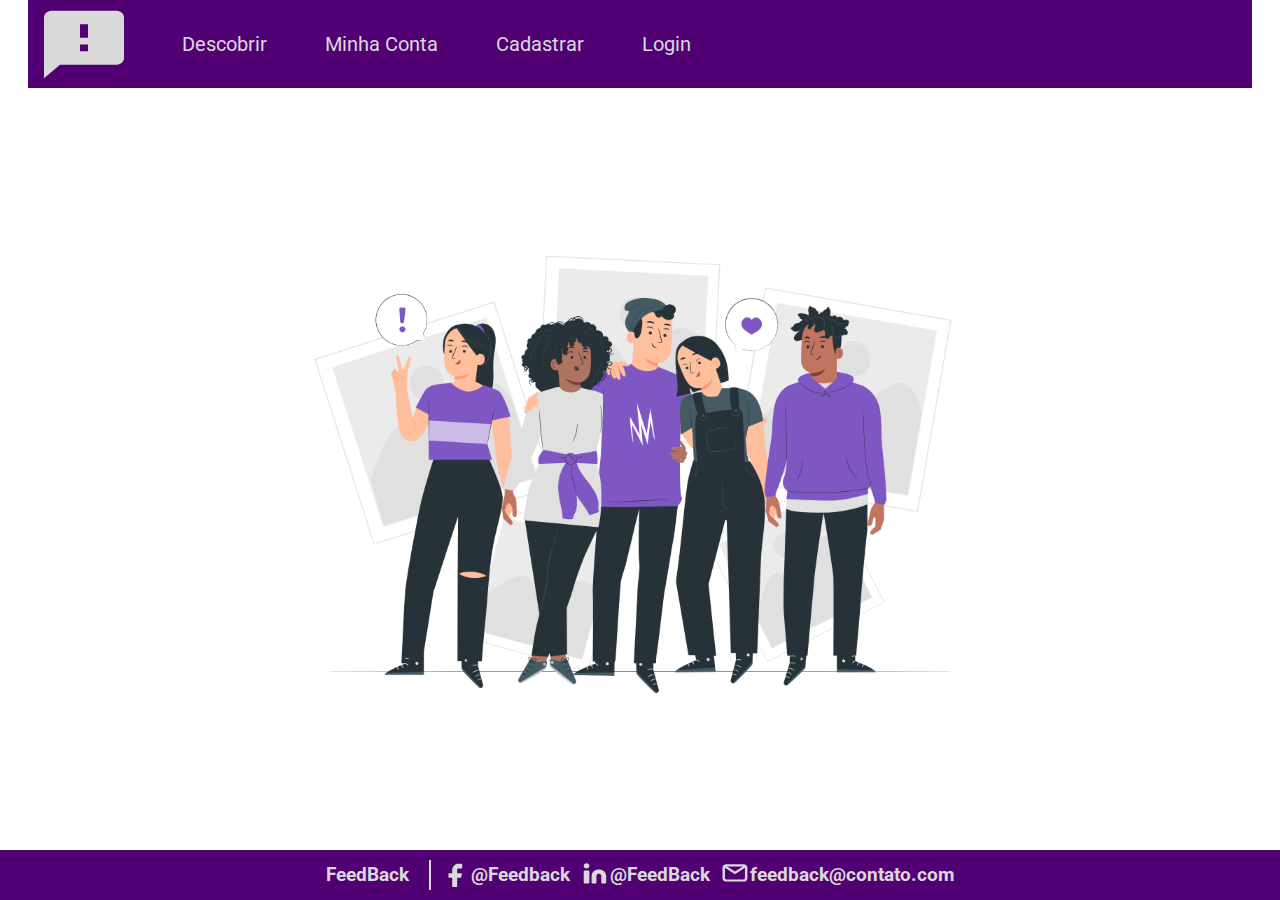
==== index.html @ d3e73905 "wip: ladingpage" ====
<!DOCTYPE html>
<html lang="en">
  <head>
    <meta charset="UTF-8" />
    <meta http-equiv="X-UA-Compatible" content="IE=edge" />
    <meta name="viewport" content="width=device-width, initial-scale=1.0" />
    <title>Cadastrar Enquete</title>

    <link rel="stylesheet" href="estilos/reset.css" />
    <link rel="stylesheet" href="estilos/cadastroEnquete.css" />
  </head>
  <body>
    <header>
      <div class="container">
        <nav>
          <ul>
            <a href=""><img src="imagens/Logo.png" /></a>
            <li><a href="">Descobrir</a></li>
            <li><a href="">Minha Conta</a></li>
            <li><a href="">Cadastrar</a></li>
            <li><a href="">Login</a></li>
          </ul>
        </nav>
      </div>
    </header>

 <div class="primary">

     <img class="peoples" src="imagens/principal.png">
 </div>


    <footer>
      <div class="container-footer">
        <p>FeedBack</p>
        <div class="vertical-line"></div>
        <div class="icons">
          <img src="../imagens/🦆 icon _facebook_.svg" alt="Icone" />
        </div>
        <p>@Feedback</p>
        <div class="icons">
          <img src="../imagens/🦆 icon _linkedin_.svg" alt="Icone" />
        </div>
        <p>@FeedBack</p>
        <div class="icons">
          <img src="../imagens/🦆 icon _email outline_.svg" alt="Icone" />
        </div>
        <p>feedback@contato.com</p>
      </div>
    </footer>
  </body>
</html>
---- estilos/cadastroEnquete.css ----
@import "header.css";
@import "global.css";
@import "footer.css";

.descricao {
  width: 100%;
}
.space {
  margin-top: 100px;
}
.b-space {
  margin-bottom: 50px;
}
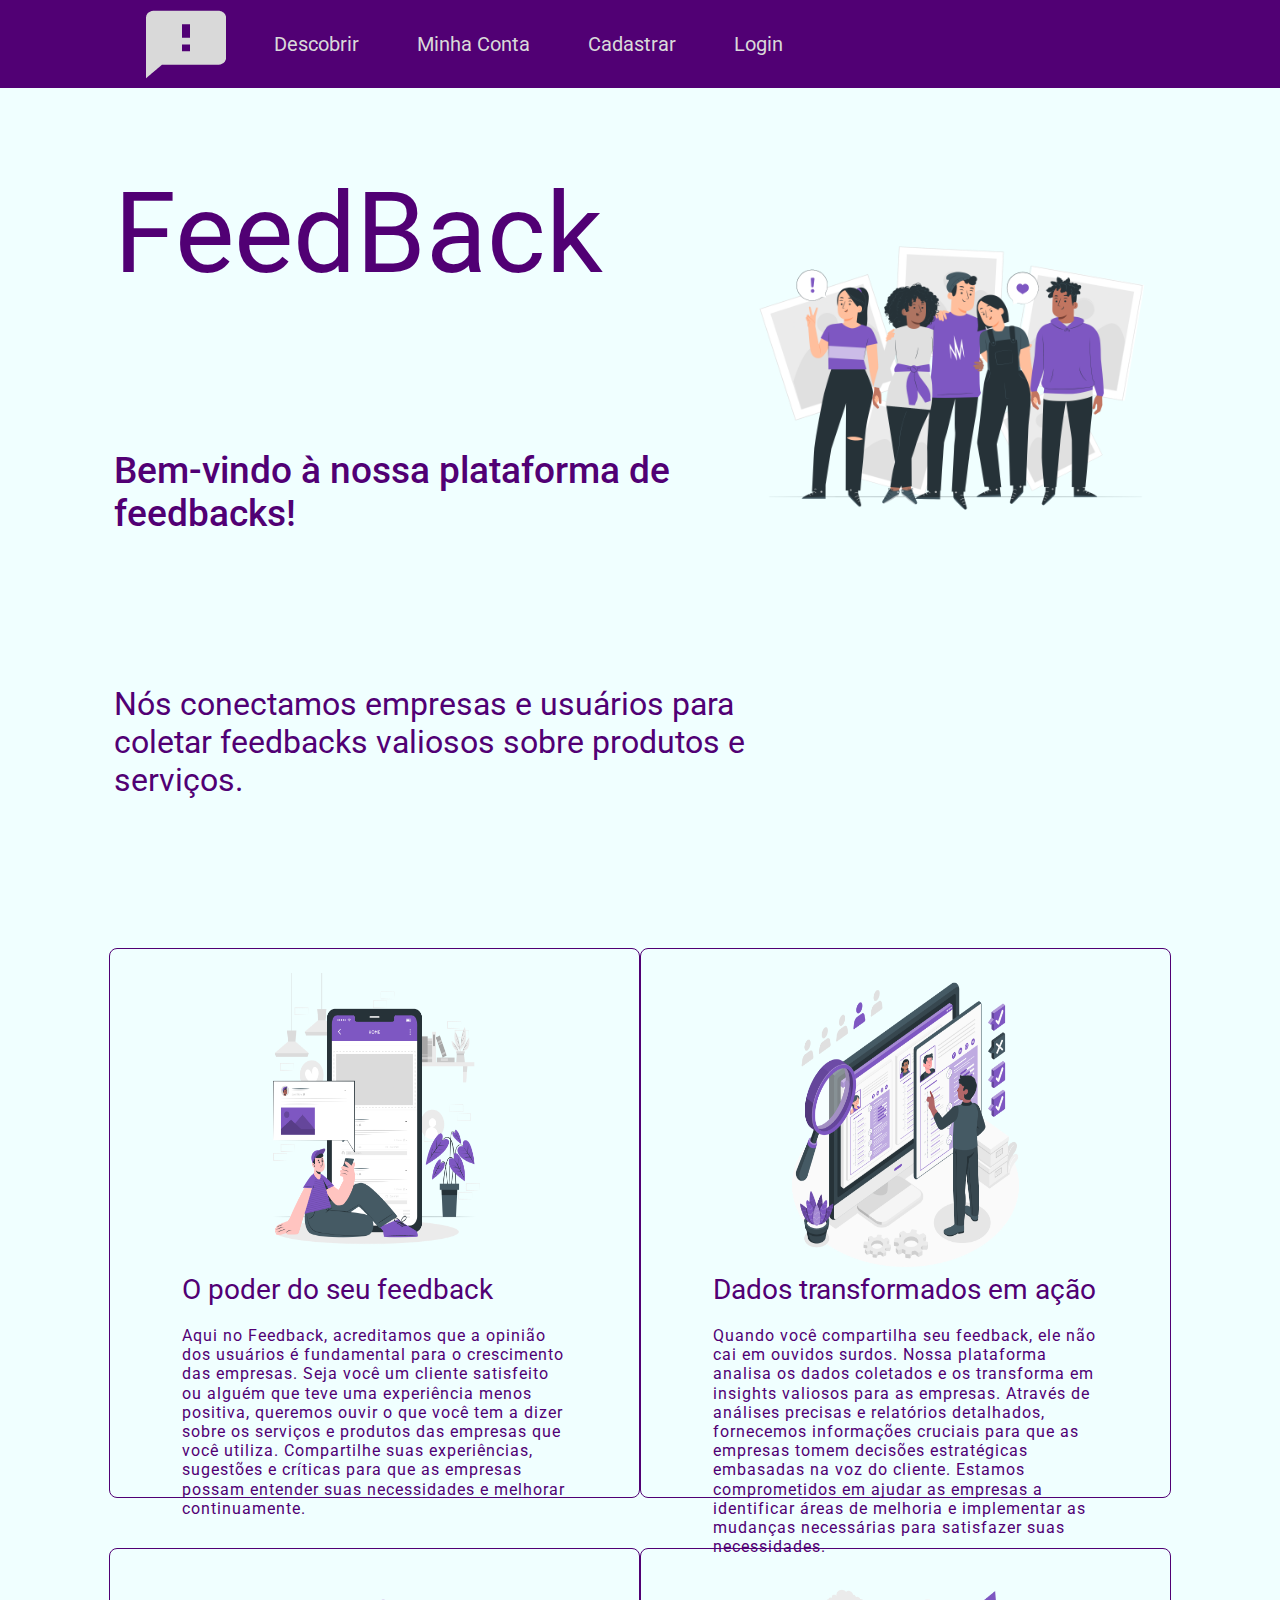
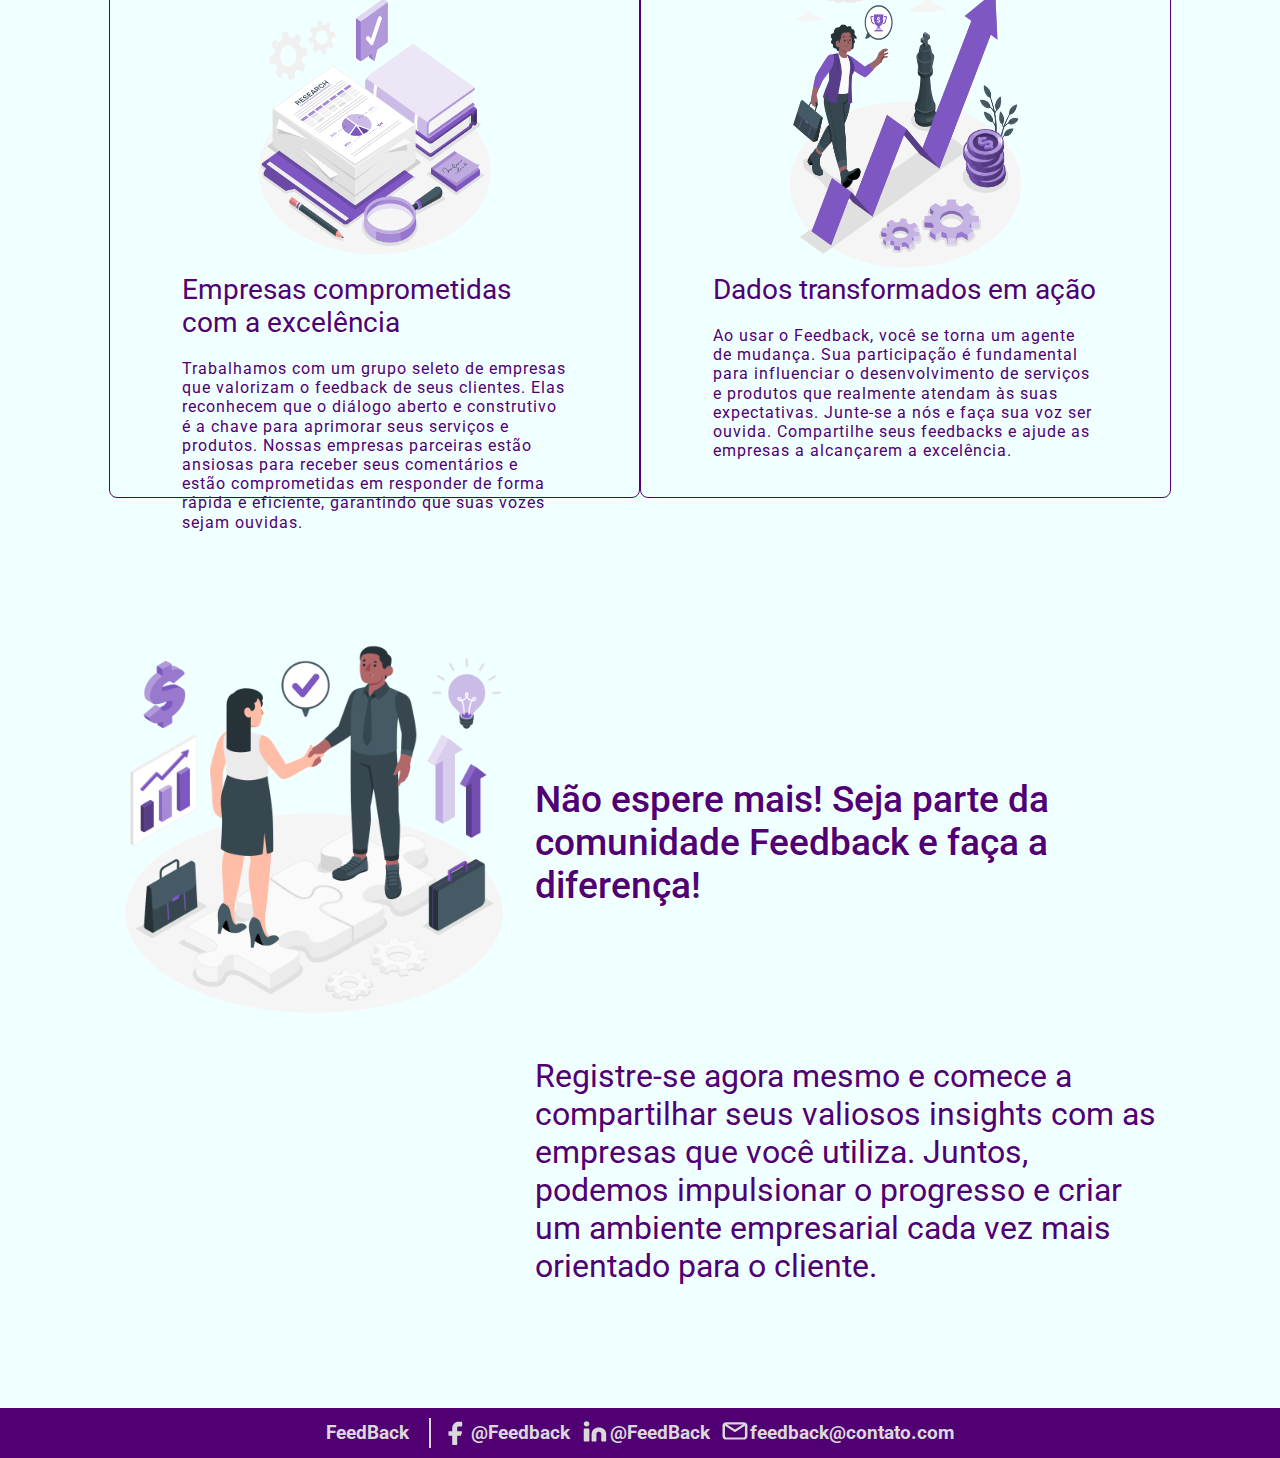
==== commit bac0b68a: "feat: landing page" ====
--- a/index.html
+++ b/index.html
@@ -7,14 +7,14 @@
     <title>Cadastrar Enquete</title>
 
     <link rel="stylesheet" href="estilos/reset.css" />
-    <link rel="stylesheet" href="estilos/cadastroEnquete.css" />
+    <link rel="stylesheet" href="style.css" />
   </head>
   <body>
     <header>
       <div class="container">
         <nav>
-          <ul>
-            <a href=""><img src="imagens/Logo.png" /></a>
+          <a class="d" href=""><img src="imagens/Logo.png" /></a>
+          <ul>      
             <li><a href="">Descobrir</a></li>
             <li><a href="">Minha Conta</a></li>
             <li><a href="">Cadastrar</a></li>
@@ -23,12 +23,125 @@
         </nav>
       </div>
     </header>
-
- <div class="primary">
-
-     <img class="peoples" src="imagens/principal.png">
- </div>
-
+    <div class="cc">
+      <div class="primary">
+        <div class="textp">
+          <div class="h1">FeedBack</div>
+          <h2>Bem-vindo à nossa plataforma de feedbacks!</h2>
+          <span>
+            Nós conectamos empresas e usuários para coletar feedbacks valiosos
+            sobre produtos e serviços.
+          </span>
+        </div>
+        <div class="imgp">
+          <img class="peoples" src="imagens/principal.png" />
+        </div>
+      </div>
+    </div>
+    <div class="ccc">
+      <div class="m">
+      <div class="p50">
+        <div class="section">
+          <div class="img-text">
+            <div class="img">
+              <img src="imagens/1.png" />
+            </div>
+            <div class="text">
+              <span> O poder do seu feedback</span>
+              <p>
+               
+                Aqui no Feedback, acreditamos que a opinião dos usuários é fundamental
+                 para o crescimento das empresas. Seja você um cliente satisfeito ou 
+                 alguém que teve uma experiência menos positiva, queremos ouvir o que
+                  você tem a dizer sobre os serviços e produtos das empresas que você 
+                  utiliza. Compartilhe suas experiências, sugestões e críticas para que
+                   as empresas possam entender suas necessidades e melhorar 
+                   continuamente.
+              </p>
+          
+            </div>
+          </div>
+        </div>
+        <div class="section">
+          <div class="img-text">
+            <div class="img">
+              <img src="imagens/2.png" />
+            </div>
+            <div class="text">
+              <span> Empresas comprometidas com a excelência</span>
+              <p>
+               
+                Trabalhamos com um grupo seleto de empresas que valorizam o feedback
+                 de seus clientes. Elas reconhecem que o diálogo aberto e construtivo
+                  é a chave para aprimorar seus serviços e produtos. Nossas empresas 
+                  parceiras estão ansiosas para receber seus comentários e estão 
+                  comprometidas em responder de forma rápida e eficiente, garantindo 
+                  que suas vozes sejam ouvidas.
+              </p>
+            </div>
+           
+          </div>
+        </div>
+      </div>
+      <div class="p50">
+        <div class="section">
+          <div class="img-text">
+            <div class="img">
+              <img src="imagens/3.png" />
+            </div>
+            <div class="text">
+              <span> Dados transformados em ação</span>
+              <p>
+               
+                Quando você compartilha seu feedback, ele não cai em ouvidos surdos.
+                 Nossa plataforma analisa os dados coletados e os transforma em 
+                 insights valiosos para as empresas. Através de análises precisas e 
+                 relatórios detalhados, fornecemos informações cruciais para que as
+                  empresas tomem decisões estratégicas embasadas na voz do cliente. 
+                  Estamos comprometidos em ajudar as empresas a identificar áreas de 
+                  melhoria e implementar as mudanças necessárias para satisfazer 
+                  suas necessidades.
+              </p>
+            </div>
+          </div>
+        </div>
+        <div class="section">
+          <div class="img-text">
+            <div class="img">
+              <img src="imagens/4.png" />
+            </div>
+           
+            <div class="text">
+              <span> Dados transformados em ação</span>
+              <p>
+               
+                Ao usar o Feedback, você se torna um agente de mudança. Sua participação é fundamental para influenciar o desenvolvimento de serviços e produtos que realmente atendam às suas expectativas. Junte-se a nós e faça sua voz ser ouvida. Compartilhe seus feedbacks e ajude as empresas a alcançarem a excelência.
+              </p>
+            </div>
+            
+          
+          </div>
+        </div>
+      </div>
+    </div>
+    </div>
+    <div class="cc">
+      <div class="primary">
+        <div class="imgpp">
+          <img class="peoples" src="imagens/final.png" />
+        </div>
+        <div class="textp">
+          <h2>Não espere mais! Seja parte da comunidade Feedback e faça a diferença!</h2>
+          <span>
+         
+            Registre-se agora mesmo e comece a compartilhar seus valiosos insights
+             com as empresas que você utiliza. Juntos, podemos impulsionar o progresso 
+             e criar um ambiente empresarial cada vez mais orientado para o cliente.
+          </span>
+        </div>
+     
+      </div>
+    </div>
 
     <footer>
       <div class="container-footer">
--- a/style.css
+++ b/style.css
@@ -0,0 +1,104 @@
+@import "estilos/header.css";
+@import "estilos/global.css";
+@import "estilos/footer.css";
+.cc {
+  display: flex;
+  align-items: center;
+  justify-content: center;
+  width: 100vw;
+  margin-top: 80px;
+  margin-bottom: 80px;
+}
+.ccc {
+
+ display: flex;
+ justify-content: center;
+  margin: 80px 50px;
+  /* gap: 50px; */
+}
+.m{   
+    display: flex;
+    align-items: center;
+    justify-content: space-between;
+    width: 90%;
+ }
+.h1 {
+  font-size: 7rem;
+  color: #510074;
+}
+.p50 {
+  width: 50%;
+  display: flex;
+  flex-direction: column;
+}
+h2 {
+  font-weight: 500;
+  font-size: 2.3rem;
+  padding: 20px 10px;
+  color: #510074;
+  padding: 150px 0px;
+}
+span {
+  font-size: 2rem;
+  color: #510074;
+}
+.primary {
+  background-color: #f0ffff;
+  border-radius: 8px;
+  /* box-shadow: -5px -5px 30px 5px  #e9e9e9 , 5px 5px 30px 5px #bdbebd; */
+  width: 90%;
+  padding: 0px 50px;
+  display: flex;
+  justify-content: space-between;
+}
+
+.primary .textp {
+  width: 60%;
+
+  align-items: center;
+}
+
+.primary .imgp {
+  width: 40%;
+}
+.primary .imgpp {
+  width: 38%;
+}
+.section {
+  display: flex;
+  justify-content: center;
+  padding-bottom: 50px;
+}
+
+.section .img-text {
+  max-width: 800px;
+  height: 550px;
+  display: flex;
+  flex-direction: column;
+  align-items: center;
+  padding: 24px;
+  border-radius: 8px;
+  border: solid 1px #510074;
+}
+.img {
+  width: 50%;
+}
+.img img {
+  width: 400px;
+  height: 300px;
+}
+.text{
+  width: 80%;
+}
+.text span {
+  font-size: 28px;
+
+  color: #510074;
+}
+.text p {
+  margin-top: 20px;
+  font-size: 16px;
+  color: #510074;
+  letter-spacing: 1px;
+  font-weight: 400;
+}
